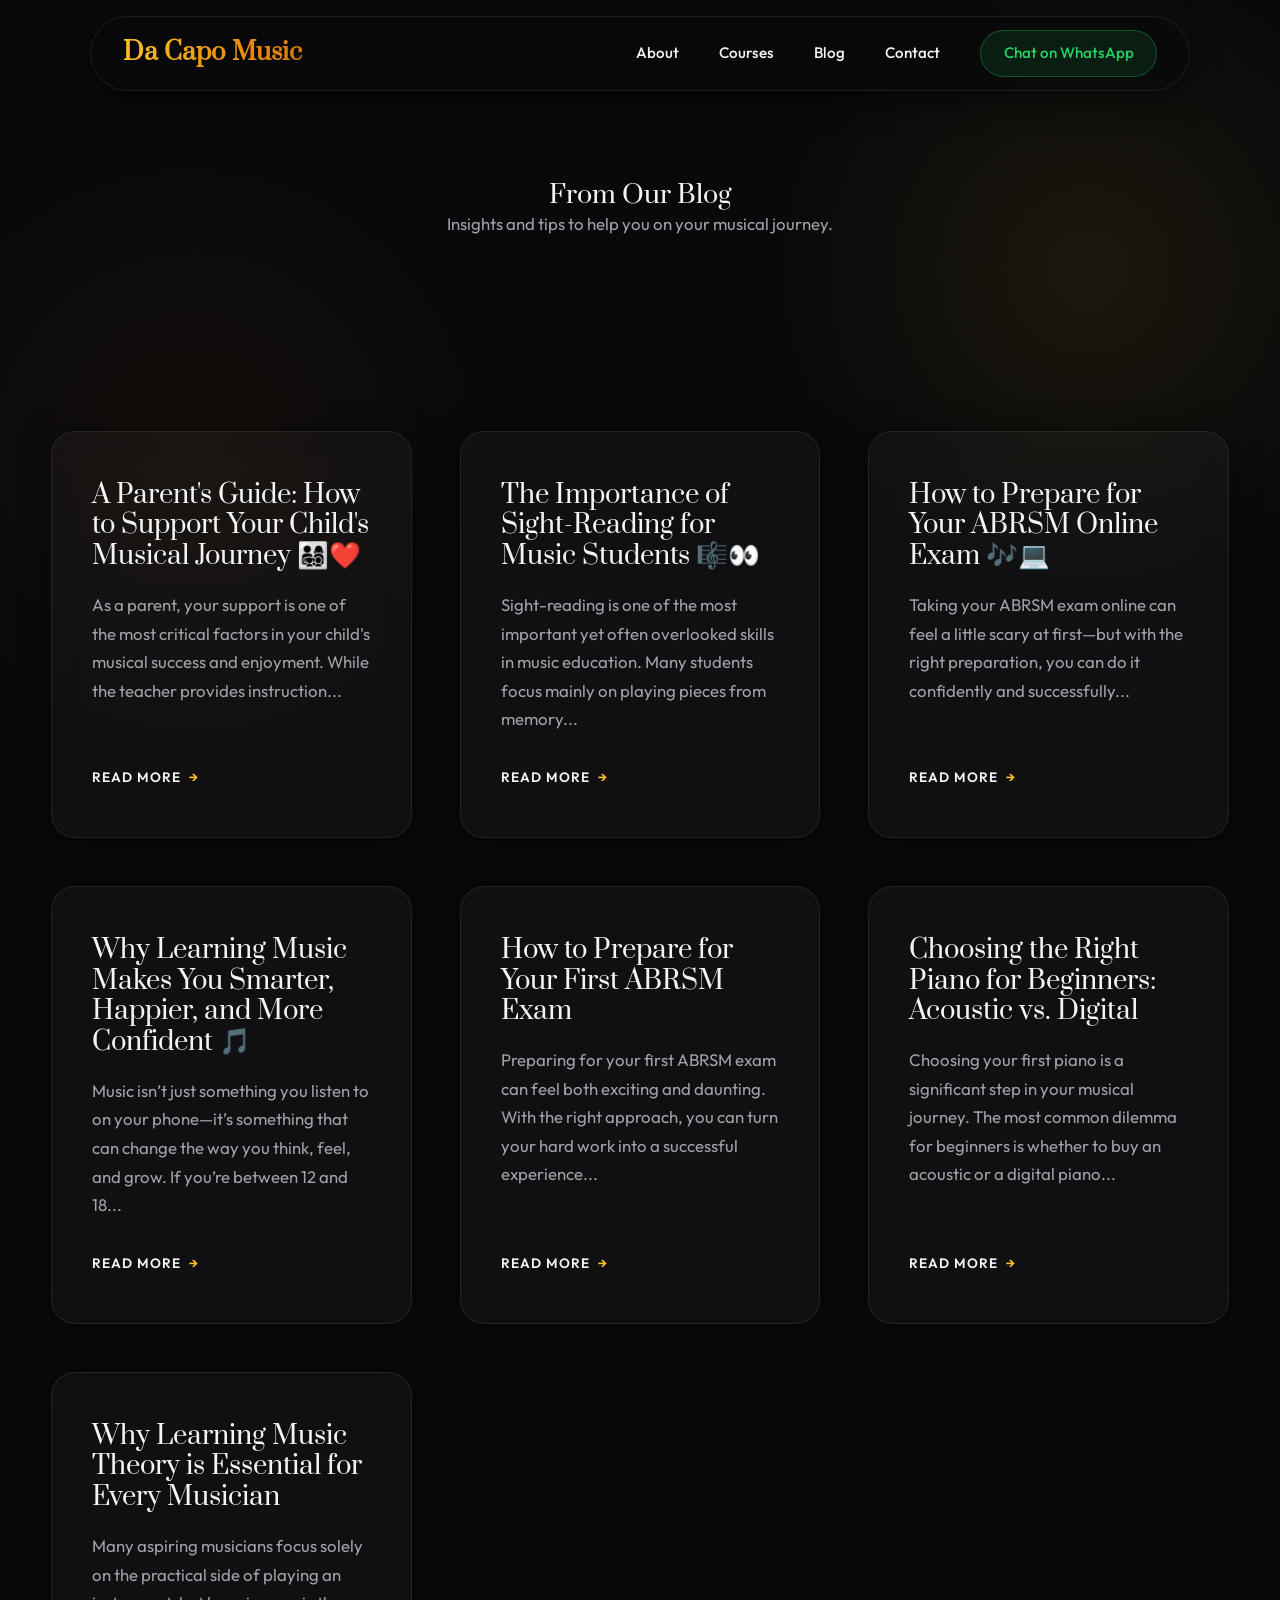
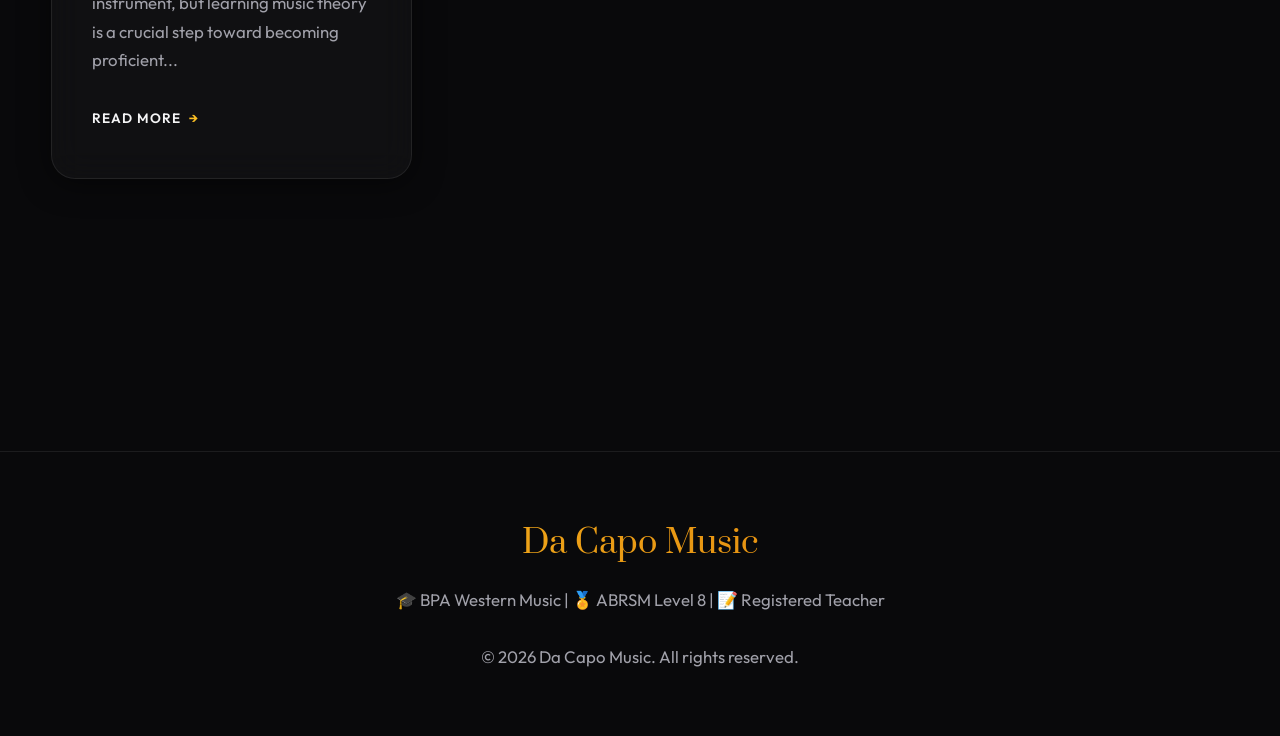
==== blog.html @ a6521afe "Add files via upload" ====
<!DOCTYPE html>
<html lang="en">
<head>
    <meta charset="UTF-8">
    <meta name="viewport" content="width=device-width, initial-scale=1.0">
    <meta name="description" content="Da Capo Music Blog - Insights and tips to help you on your musical journey.">
    <title>Blog | Da Capo Music</title>
    <!-- Fonts -->
    <link rel="preconnect" href="https://fonts.googleapis.com">
    <link rel="preconnect" href="https://fonts.gstatic.com" crossorigin>
    <link href="https://fonts.googleapis.com/css2?family=Inter:wght@400;600&family=Playfair+Display:wght@700;900&display=swap" rel="stylesheet">
    <!-- Styles -->
    <link rel="stylesheet" href="styles.css">
</head>
<body>

    <!-- Navigation -->
    <nav class="navbar">
        <div class="container">
            <div class="navbar-brand"><a href="index.html">Da Capo Music</a></div>
            <div class="nav-links">
                <a href="index.html#about">About</a>
                <a href="index.html#courses">Courses</a>
                <a href="blog.html" style="color: var(--gold);">Blog</a>
                <a href="index.html#contact">Contact</a>
                <a href="https://wa.me/94711113036" class="nav-whatsapp" target="_blank">Chat on WhatsApp</a>
            </div>
        </div>
    </nav>

    <!-- Blog Header -->
    <section class="blog-header reveal">
        <div class="container">
            <h1>From Our Blog</h1>
            <p>Insights and tips to help you on your musical journey.</p>
        </div>
    </section>

    <!-- Blog List -->
    <section class="section">
        <div class="container blog-list reveal">
            
            <!-- Post 1 -->
            <article class="blog-post glass">
                <h3>A Parent's Guide: How to Support Your Child's Musical Journey 👨‍👩‍👧‍👦❤️</h3>
                <p>As a parent, your support is one of the most critical factors in your child's musical success and enjoyment. While the teacher provides instruction...</p>
                <a href="post1.html" class="read-more">Read More</a>
            </article>

            <!-- Post 2 -->
            <article class="blog-post glass">
                <h3>The Importance of Sight-Reading for Music Students 🎼👀</h3>
                <p>Sight-reading is one of the most important yet often overlooked skills in music education. Many students focus mainly on playing pieces from memory...</p>
                <a href="post2.html" class="read-more">Read More</a>
            </article>

            <!-- Post 3 -->
            <article class="blog-post glass">
                <h3>How to Prepare for Your ABRSM Online Exam 🎶💻</h3>
                <p>Taking your ABRSM exam online can feel a little scary at first—but with the right preparation, you can do it confidently and successfully...</p>
                <a href="post3.html" class="read-more">Read More</a>
            </article>
            
            <!-- Post 4 -->
            <article class="blog-post glass">
                <h3>Why Learning Music Makes You Smarter, Happier, and More Confident 🎵</h3>
                <p>Music isn’t just something you listen to on your phone—it’s something that can change the way you think, feel, and grow. If you’re between 12 and 18...</p>
                <a href="post4.html" class="read-more">Read More</a>
            </article>
            
            <!-- Post 5 -->
            <article class="blog-post glass">
                <h3>How to Prepare for Your First ABRSM Exam</h3>
                <p>Preparing for your first ABRSM exam can feel both exciting and daunting. With the right approach, you can turn your hard work into a successful experience...</p>
                <a href="post5.html" class="read-more">Read More</a>
            </article>
            
            <!-- Post 6 -->
            <article class="blog-post glass">
                <h3>Choosing the Right Piano for Beginners: Acoustic vs. Digital</h3>
                <p>Choosing your first piano is a significant step in your musical journey. The most common dilemma for beginners is whether to buy an acoustic or a digital piano...</p>
                <a href="post6.html" class="read-more">Read More</a>
            </article>
            
            <!-- Post 7 -->
            <article class="blog-post glass">
                <h3>Why Learning Music Theory is Essential for Every Musician</h3>
                <p>Many aspiring musicians focus solely on the practical side of playing an instrument, but learning music theory is a crucial step toward becoming proficient...</p>
                <a href="post7.html" class="read-more">Read More</a>
            </article>
            
        </div>
    </section>

    <!-- Footer -->
    <footer class="footer">
        <div class="container">
            <div class="footer-logo">Da Capo Music</div>
            <p>🎓 BPA Western Music | 🏅 ABRSM Level 8 | 📝 Registered Teacher</p>
            <br>
            <p>&copy; 2026 Da Capo Music. All rights reserved.</p>
        </div>
    </footer>

    <script src="script.js"></script>
</body>
</html>
---- styles.css ----
@import url('https://fonts.googleapis.com/css2?family=Outfit:wght@300;400;500;700;800&family=Prata&display=swap');

:root {
  /* Cinematic Glassmorphism Theme */
  --bg-deep: #09090b;
  --bg-surface: #18181b;
  --glass-bg: rgba(255, 255, 255, 0.03);
  --glass-border: rgba(255, 255, 255, 0.08);
  --glass-highlight: rgba(255, 255, 255, 0.15);
  
  --accent-gold: #fbbf24;
  --accent-amber: #d97706;
  --accent-glow: rgba(251, 191, 36, 0.2);
  
  --text-main: #f4f4f5;
  --text-muted: #a1a1aa;
  
  --font-heading: 'Prata', serif;
  --font-body: 'Outfit', sans-serif;
  
  --radius-lg: 24px;
  --radius-md: 16px;
  --radius-sm: 8px;
}

* {
  box-sizing: border-box;
  margin: 0;
  padding: 0;
}

html {
  scroll-behavior: smooth;
}

body {
  font-family: var(--font-body);
  color: var(--text-main);
  background-color: var(--bg-deep);
  background-image: 
    radial-gradient(circle at 15% 50%, rgba(217, 119, 6, 0.05), transparent 25%),
    radial-gradient(circle at 85% 30%, rgba(251, 191, 36, 0.08), transparent 25%);
  background-attachment: fixed;
  line-height: 1.7;
  font-size: 1.05rem;
  overflow-x: hidden;
  -webkit-font-smoothing: antialiased;
}

/* Typography Arrays */
h1, h2, h3, h4, h5, h6 {
  font-family: var(--font-heading);
  font-weight: 400;
  color: var(--text-main);
  line-height: 1.2;
}

h2 {
  font-size: 2.5rem;
  margin-bottom: 1.5rem;
  background: linear-gradient(to right, #fff, #a1a1aa);
  -webkit-background-clip: text;
  background-clip: text;
  -webkit-text-fill-color: transparent;
}

p {
  color: var(--text-muted);
}

a {
  text-decoration: none;
  color: inherit;
  transition: all 0.3s ease;
}

/* Utilities */
.container {
  width: 92%;
  max-width: 1200px;
  margin: 0 auto;
}

.section {
  padding: 8rem 0;
  position: relative;
}

/* Base Glassmorphism Class */
.glass {
  background: var(--glass-bg);
  backdrop-filter: blur(16px);
  -webkit-backdrop-filter: blur(16px);
  border: 1px solid var(--glass-border);
  border-radius: var(--radius-lg);
  box-shadow: 0 4px 30px rgba(0, 0, 0, 0.5);
}

/* Buttons */
.btn {
  display: inline-flex;
  align-items: center;
  justify-content: center;
  padding: 1rem 2.2rem;
  font-family: var(--font-body);
  font-size: 1rem;
  font-weight: 500;
  letter-spacing: 0.5px;
  border-radius: 50px;
  cursor: pointer;
  transition: all 0.4s cubic-bezier(0.175, 0.885, 0.32, 1.275);
  border: none;
  position: relative;
  overflow: hidden;
}

.btn-gold {
  background: linear-gradient(135deg, var(--accent-gold), var(--accent-amber));
  color: #000;
  box-shadow: 0 4px 15px var(--accent-glow);
}

.btn-gold:hover {
  transform: translateY(-3px) scale(1.02);
  box-shadow: 0 8px 25px rgba(251, 191, 36, 0.4);
}

.btn-outline {
  background: transparent;
  backdrop-filter: blur(10px);
  border: 1px solid var(--accent-gold);
  color: var(--accent-gold);
}

.btn-outline:hover {
  background: var(--accent-gold);
  color: #000;
  transform: translateY(-3px);
}

/* Navigation */
.navbar {
  position: fixed;
  top: 1rem;
  left: 50%;
  transform: translateX(-50%);
  width: 90%;
  max-width: 1100px;
  background: rgba(9, 9, 11, 0.7);
  backdrop-filter: blur(20px);
  border: 1px solid var(--glass-border);
  border-radius: 50px;
  z-index: 1000;
  padding: 0.8rem 2rem;
  box-shadow: 0 10px 30px rgba(0, 0, 0, 0.5);
  transition: all 0.3s ease;
}

.navbar .container {
  display: flex;
  justify-content: space-between;
  align-items: center;
  width: 100%;
}

.navbar-brand {
  font-family: var(--font-heading);
  font-size: 1.5rem;
  font-weight: 700;
  background: linear-gradient(to right, var(--accent-gold), var(--accent-amber));
  -webkit-background-clip: text;
  background-clip: text;
  -webkit-text-fill-color: transparent;
}

.nav-links {
  display: flex;
  gap: 2.5rem;
  align-items: center;
}

.nav-links a {
  font-size: 0.95rem;
  font-weight: 500;
  position: relative;
}

.nav-links a:not(.nav-whatsapp)::after {
  content: '';
  position: absolute;
  width: 0;
  height: 2px;
  bottom: -4px;
  left: 0;
  background-color: var(--accent-gold);
  transition: width 0.3s ease;
}

.nav-links a:hover:not(.nav-whatsapp)::after {
  width: 100%;
}

.nav-whatsapp {
  background: rgba(37, 211, 102, 0.1);
  color: #25D366;
  border: 1px solid rgba(37, 211, 102, 0.3);
  padding: 0.6rem 1.4rem;
  border-radius: 50px;
  backdrop-filter: blur(5px);
}

.nav-whatsapp:hover {
  background: rgba(37, 211, 102, 0.2);
  transform: translateY(-2px);
}

/* Hero Section */
.hero {
  min-height: 100vh;
  display: flex;
  align-items: center;
  justify-content: center;
  position: relative;
  padding-top: 80px;
}

/* The cinematic fade */
.hero::before {
  content: '';
  position: absolute;
  top: 0; left: 0; right: 0; bottom: 0;
  background: 
    linear-gradient(to bottom, rgba(9, 9, 11, 0.3) 0%, rgba(9, 9, 11, 1) 100%),
    url('assets/hero_piano.png') center/cover;
  z-index: -1;
  opacity: 0.5; /* Dim the image heavily so text pops */
  filter: saturate(1.2) contrast(1.1);
}

.hero-content {
  text-align: center;
  max-width: 800px;
  padding: 4rem;
}

.hero h1 {
  font-size: 5.5rem;
  margin-bottom: 1.5rem;
  animation: fadeInDown 1s ease-out;
  text-shadow: 0 10px 30px rgba(0,0,0,0.8);
}

.hero p {
  color: #e4e4e7;
  font-size: 1.3rem;
  margin-bottom: 3rem;
  animation: fadeInUp 1s ease-out 0.4s both;
  font-weight: 300;
  letter-spacing: 1px;
}

.hero-btns {
  display: flex;
  gap: 1.5rem;
  justify-content: center;
  animation: fadeInUp 1s ease-out 0.8s both;
}

/* About Section */
.about-grid {
  display: grid;
  grid-template-columns: 1fr 1fr;
  gap: 6rem;
  align-items: center;
}

.about-img-wrapper {
  position: relative;
  border-radius: var(--radius-lg);
  padding: 1rem;
}

.about-img-wrapper::before {
  content: '';
  position: absolute;
  top: 0; left: 0; right: 0; bottom: 0;
  border-radius: var(--radius-lg);
  background: linear-gradient(135deg, var(--accent-gold), transparent);
  opacity: 0.3;
  z-index: -1;
  transform: translate(-15px, 15px);
}

.about-img {
  width: 100%;
  border-radius: var(--radius-lg);
  box-shadow: 0 20px 50px rgba(0,0,0,0.5);
  display: block;
}

.qualifications {
  margin-top: 3rem;
  padding: 2.5rem;
}

.qual-item {
  display: flex;
  align-items: flex-start;
  margin-bottom: 1.5rem;
}

.qual-item i {
  color: var(--accent-gold);
  margin-right: 1.5rem;
  font-size: 1.2rem;
}
.qual-item strong {
  color: var(--text-main);
  display: block;
  font-size: 1.1rem;
  margin-bottom: 0.2rem;
}

/* Courses Section */
.bg-ebony {
  background: transparent; /* Remove old flat background */
}

.courses-grid {
  display: grid;
  grid-template-columns: repeat(auto-fit, minmax(320px, 1fr));
  gap: 2.5rem;
  margin-top: 4rem;
}

.course-card {
  padding: 3rem 2.5rem;
  transition: all 0.4s ease;
  position: relative;
  overflow: hidden;
}

/* Shiny hover effect */
.course-card::after {
  content: '';
  position: absolute;
  top: 0; left: -100%; width: 50%; height: 100%;
  background: linear-gradient(to right, transparent, rgba(255,255,255,0.05), transparent);
  transform: skewX(-20deg);
  transition: 0.5s;
}

.course-card:hover::after {
  left: 150%;
}

.course-card:hover {
  transform: translateY(-10px);
  background: rgba(255, 255, 255, 0.05);
  border-color: var(--glass-highlight);
  box-shadow: 0 10px 40px rgba(251, 191, 36, 0.1);
}

.course-card h3 {
  color: var(--accent-gold);
  font-size: 1.8rem;
  margin-bottom: 1.5rem;
}

.course-card ul {
  list-style: none;
  margin-top: 2rem;
}

.course-card ul li {
  margin-bottom: 1rem;
  position: relative;
  padding-left: 2rem;
  color: var(--text-muted);
}

.course-card ul li::before {
  content: '✦';
  position: absolute;
  left: 0;
  color: var(--accent-gold);
  font-size: 0.9rem;
}

/* Contact Section */
.contact-wrapper {
  display: grid;
  grid-template-columns: 1fr 1.2fr;
  gap: 4rem;
}

.contact-info {
  padding: 4rem;
  background: linear-gradient(135deg, rgba(255,255,255,0.05), transparent);
}

.contact-info h2 {
  font-size: 2.2rem;
  margin-bottom: 1rem;
}

.contact-info h3 {
  color: var(--accent-gold);
  margin-top: 3rem;
  margin-bottom: 1.5rem;
}

.contact-info p {
  margin-bottom: 0.8rem;
}

.contact-form {
  display: flex;
  flex-direction: column;
  gap: 1.5rem;
  padding: 4rem;
}

.contact-form input,
.contact-form select,
.contact-form textarea {
  width: 100%;
  padding: 1.2rem;
  background: rgba(0, 0, 0, 0.2);
  border: 1px solid var(--glass-border);
  border-radius: var(--radius-sm);
  font-family: inherit;
  color: var(--text-main);
  transition: all 0.3s ease;
}

.contact-form input:focus,
.contact-form select:focus,
.contact-form textarea:focus {
  outline: none;
  border-color: var(--accent-gold);
  background: rgba(0, 0, 0, 0.4);
}

.contact-form label {
  font-weight: 500;
  margin-bottom: -0.5rem;
  color: var(--text-muted);
}

.contact-form textarea {
  resize: vertical;
  height: 150px;
}

/* Blog Styles */
.blog-header {
  padding-top: 180px;
  padding-bottom: 4rem;
  text-align: center;
}

.blog-list {
  display: grid;
  grid-template-columns: repeat(auto-fit, minmax(320px, 1fr));
  gap: 3rem;
  margin-bottom: 5rem;
}

.blog-post {
  padding: 3rem 2.5rem;
  transition: all 0.4s ease;
  display: flex;
  flex-direction: column;
}

.blog-post:hover {
  transform: translateY(-8px);
  border-color: var(--accent-gold);
  box-shadow: 0 10px 40px rgba(251, 191, 36, 0.05);
}

.blog-post h3 {
  font-size: 1.6rem;
  margin-bottom: 1.2rem;
}

.blog-post p {
  flex-grow: 1;
  margin-bottom: 2rem;
}

.read-more {
  align-self: flex-start;
  color: var(--text-main);
  font-weight: 600;
  text-transform: uppercase;
  letter-spacing: 1px;
  font-size: 0.85rem;
  display: inline-flex;
  align-items: center;
  gap: 0.5rem;
}

.read-more::after {
  content: '→';
  transition: transform 0.3s ease;
  color: var(--accent-gold);
}

.read-more:hover::after {
  transform: translateX(5px);
}

/* Footer */
.footer {
  padding: 4rem 0;
  text-align: center;
  border-top: 1px solid var(--glass-border);
  margin-top: 4rem;
}

.footer-logo {
  font-family: var(--font-heading);
  background: linear-gradient(to right, var(--accent-gold), var(--accent-amber));
  -webkit-background-clip: text;
  background-clip: text;
  -webkit-text-fill-color: transparent;
  font-size: 2rem;
  margin-bottom: 1rem;
}

/* Animations */
@keyframes fadeInDown {
  from { opacity: 0; transform: translateY(-30px); }
  to { opacity: 1; transform: translateY(0); }
}

@keyframes fadeInUp {
  from { opacity: 0; transform: translateY(30px); }
  to { opacity: 1; transform: translateY(0); }
}

.reveal {
  opacity: 0;
  transform: translateY(40px);
  transition: all 1s cubic-bezier(0.165, 0.84, 0.44, 1);
}

.reveal.active {
  opacity: 1;
  transform: translateY(0);
}

/* Responsive */
@media (max-width: 992px) {
  .hero h1 { font-size: 4rem; }
  .about-grid, .contact-wrapper { grid-template-columns: 1fr; gap: 4rem; }
}

@media (max-width: 768px) {
  .navbar .nav-links { display: none; }
  .hero h1 { font-size: 3rem; }
  .section { padding: 5rem 0; }
  .contact-info, .contact-form { padding: 2.5rem; }
}
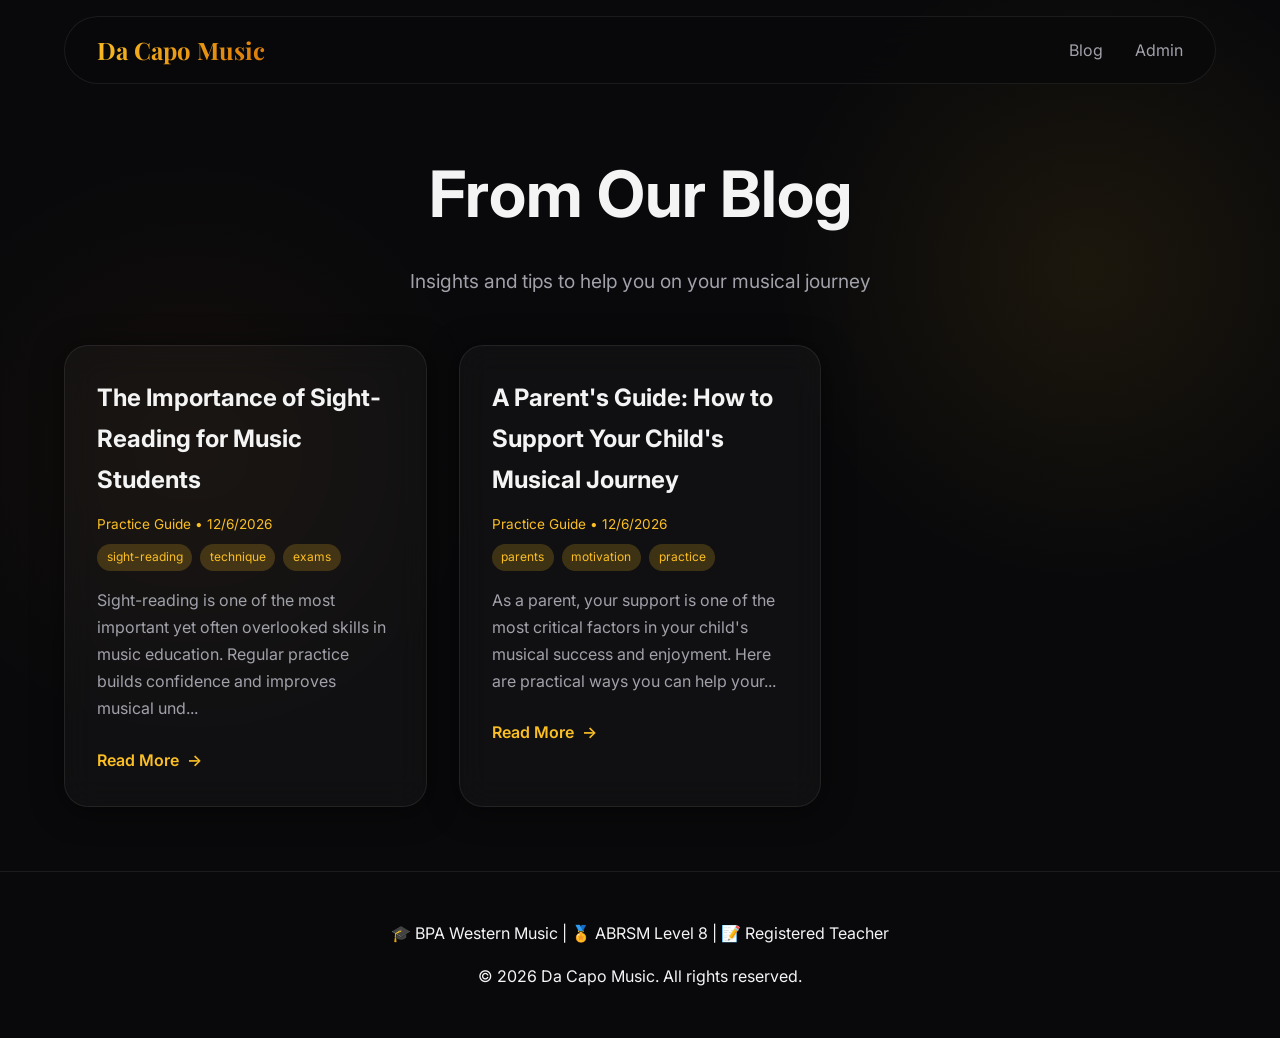
==== commit cd1a5dad: "Add files via upload" ====
--- a/blog.html
+++ b/blog.html
@@ -3,105 +3,887 @@
 <head>
     <meta charset="UTF-8">
     <meta name="viewport" content="width=device-width, initial-scale=1.0">
-    <meta name="description" content="Da Capo Music Blog - Insights and tips to help you on your musical journey.">
-    <title>Blog | Da Capo Music</title>
-    <!-- Fonts -->
-    <link rel="preconnect" href="https://fonts.googleapis.com">
-    <link rel="preconnect" href="https://fonts.gstatic.com" crossorigin>
-    <link href="https://fonts.googleapis.com/css2?family=Inter:wght@400;600&family=Playfair+Display:wght@700;900&display=swap" rel="stylesheet">
-    <!-- Styles -->
-    <link rel="stylesheet" href="styles.css">
+    <title>Da Capo Music | Blog Management System</title>
+    <!-- Google Fonts -->
+    <link href="https://fonts.googleapis.com/css2?family=Inter:wght@300;400;500;600;700;800&family=Playfair+Display:wght@700;900&display=swap" rel="stylesheet">
+    <!-- Quill Rich Text Editor -->
+    <link href="https://cdn.quilljs.com/1.3.6/quill.snow.css" rel="stylesheet">
+    <script src="https://cdn.quilljs.com/1.3.6/quill.js"></script>
+    <style>
+        * {
+            margin: 0;
+            padding: 0;
+            box-sizing: border-box;
+        }
+
+        :root {
+            --bg-deep: #09090b;
+            --bg-surface: #18181b;
+            --glass-bg: rgba(255, 255, 255, 0.03);
+            --glass-border: rgba(255, 255, 255, 0.08);
+            --glass-highlight: rgba(255, 255, 255, 0.15);
+            --accent-gold: #fbbf24;
+            --accent-amber: #d97706;
+            --accent-glow: rgba(251, 191, 36, 0.2);
+            --text-main: #f4f4f5;
+            --text-muted: #a1a1aa;
+            --font-heading: 'Playfair Display', serif;
+            --font-body: 'Inter', sans-serif;
+            --radius-lg: 24px;
+            --radius-md: 16px;
+            --radius-sm: 8px;
+        }
+
+        body {
+            font-family: var(--font-body);
+            color: var(--text-main);
+            background-color: var(--bg-deep);
+            background-image: radial-gradient(circle at 15% 50%, rgba(217, 119, 6, 0.05), transparent 25%),
+                              radial-gradient(circle at 85% 30%, rgba(251, 191, 36, 0.08), transparent 25%);
+            background-attachment: fixed;
+            line-height: 1.7;
+            overflow-x: hidden;
+        }
+
+        /* Navigation */
+        .navbar {
+            position: fixed;
+            top: 1rem;
+            left: 50%;
+            transform: translateX(-50%);
+            width: 90%;
+            max-width: 1200px;
+            background: rgba(9, 9, 11, 0.8);
+            backdrop-filter: blur(20px);
+            border: 1px solid var(--glass-border);
+            border-radius: 50px;
+            z-index: 1000;
+            padding: 0.8rem 2rem;
+            display: flex;
+            justify-content: space-between;
+            align-items: center;
+        }
+
+        .navbar-brand {
+            font-family: var(--font-heading);
+            font-size: 1.5rem;
+            font-weight: 700;
+            background: linear-gradient(135deg, var(--accent-gold), var(--accent-amber));
+            -webkit-background-clip: text;
+            background-clip: text;
+            -webkit-text-fill-color: transparent;
+        }
+
+        .nav-links {
+            display: flex;
+            gap: 2rem;
+            align-items: center;
+        }
+
+        .nav-links a {
+            text-decoration: none;
+            color: var(--text-muted);
+            transition: color 0.3s;
+        }
+
+        .nav-links a:hover {
+            color: var(--accent-gold);
+        }
+
+        .container {
+            width: 90%;
+            max-width: 1200px;
+            margin: 0 auto;
+        }
+
+        /* Glassmorphism */
+        .glass {
+            background: var(--glass-bg);
+            backdrop-filter: blur(16px);
+            border: 1px solid var(--glass-border);
+            border-radius: var(--radius-lg);
+            box-shadow: 0 4px 30px rgba(0, 0, 0, 0.5);
+        }
+
+        /* Buttons */
+        .btn {
+            display: inline-flex;
+            align-items: center;
+            justify-content: center;
+            padding: 0.75rem 1.8rem;
+            font-family: var(--font-body);
+            font-size: 0.95rem;
+            font-weight: 600;
+            border-radius: 50px;
+            cursor: pointer;
+            transition: all 0.3s ease;
+            border: none;
+        }
+
+        .btn-gold {
+            background: linear-gradient(135deg, var(--accent-gold), var(--accent-amber));
+            color: #000;
+        }
+
+        .btn-gold:hover {
+            transform: translateY(-2px);
+            box-shadow: 0 5px 20px rgba(251, 191, 36, 0.4);
+        }
+
+        .btn-outline {
+            background: transparent;
+            border: 1px solid var(--accent-gold);
+            color: var(--accent-gold);
+        }
+
+        .btn-outline:hover {
+            background: var(--accent-gold);
+            color: #000;
+        }
+
+        .btn-small {
+            padding: 0.4rem 1rem;
+            font-size: 0.85rem;
+            border-radius: 8px;
+            border: none;
+            cursor: pointer;
+            margin: 0.2rem;
+        }
+
+        .btn-edit { background: #3b82f6; color: white; }
+        .btn-delete { background: #ef4444; color: white; }
+        .btn-preview { background: #8b5cf6; color: white; }
+
+        /* Blog Styles */
+        .blog-header {
+            padding-top: 140px;
+            padding-bottom: 3rem;
+            text-align: center;
+        }
+
+        .blog-list {
+            display: grid;
+            grid-template-columns: repeat(auto-fill, minmax(340px, 1fr));
+            gap: 2rem;
+            margin-bottom: 4rem;
+        }
+
+        .blog-post {
+            padding: 2rem;
+            transition: all 0.3s ease;
+            cursor: pointer;
+        }
+
+        .blog-post:hover {
+            transform: translateY(-5px);
+            border-color: var(--accent-gold);
+        }
+
+        .blog-post h3 {
+            font-size: 1.5rem;
+            margin-bottom: 0.75rem;
+            color: var(--text-main);
+        }
+
+        .blog-post .meta {
+            color: var(--accent-gold);
+            font-size: 0.85rem;
+            margin-bottom: 1rem;
+        }
+
+        .blog-post p {
+            color: var(--text-muted);
+            margin-bottom: 1.5rem;
+        }
+
+        .read-more {
+            color: var(--accent-gold);
+            text-decoration: none;
+            font-weight: 600;
+        }
+
+        .read-more::after {
+            content: '→';
+            margin-left: 0.5rem;
+            transition: transform 0.3s;
+        }
+
+        .read-more:hover::after {
+            transform: translateX(5px);
+        }
+
+        /* Admin Panel */
+        .admin-panel {
+            padding-top: 100px;
+            min-height: 100vh;
+        }
+
+        .admin-header {
+            display: flex;
+            justify-content: space-between;
+            align-items: center;
+            margin-bottom: 2rem;
+            flex-wrap: wrap;
+            gap: 1rem;
+        }
+
+        .blog-table {
+            width: 100%;
+            border-collapse: collapse;
+        }
+
+        .blog-table th,
+        .blog-table td {
+            padding: 1rem;
+            text-align: left;
+            border-bottom: 1px solid var(--glass-border);
+        }
+
+        .blog-table th {
+            color: var(--accent-gold);
+            font-weight: 600;
+        }
+
+        /* Form Styles */
+        .form-container {
+            max-width: 900px;
+            margin: 0 auto;
+            padding: 2.5rem;
+        }
+
+        .form-group {
+            margin-bottom: 1.5rem;
+        }
+
+        .form-group label {
+            display: block;
+            margin-bottom: 0.5rem;
+            color: var(--text-muted);
+            font-weight: 500;
+        }
+
+        .form-group input,
+        .form-group select,
+        .form-group textarea {
+            width: 100%;
+            padding: 0.8rem 1rem;
+            background: rgba(0, 0, 0, 0.3);
+            border: 1px solid var(--glass-border);
+            border-radius: var(--radius-sm);
+            color: var(--text-main);
+            font-family: var(--font-body);
+        }
+
+        .form-group input:focus,
+        .form-group select:focus,
+        .form-group textarea:focus {
+            outline: none;
+            border-color: var(--accent-gold);
+        }
+
+        .ql-container {
+            min-height: 350px;
+            background: rgba(0, 0, 0, 0.2);
+        }
+
+        .ql-editor {
+            color: var(--text-main);
+        }
+
+        .login-container {
+            max-width: 400px;
+            margin: 120px auto;
+            padding: 2.5rem;
+            text-align: center;
+        }
+
+        .login-container input {
+            margin-bottom: 1rem;
+        }
+
+        .error-message {
+            color: #ef4444;
+            margin-top: 0.5rem;
+            font-size: 0.9rem;
+        }
+
+        .success-message {
+            color: #10b981;
+            margin-top: 0.5rem;
+        }
+
+        .image-preview {
+            max-width: 100%;
+            max-height: 200px;
+            margin-top: 0.5rem;
+            border-radius: 8px;
+        }
+
+        .tag {
+            display: inline-block;
+            background: rgba(251, 191, 36, 0.2);
+            padding: 0.2rem 0.6rem;
+            border-radius: 20px;
+            font-size: 0.75rem;
+            color: var(--accent-gold);
+            margin-right: 0.5rem;
+        }
+
+        @media (max-width: 768px) {
+            .navbar .nav-links {
+                display: none;
+            }
+            .blog-list {
+                grid-template-columns: 1fr;
+            }
+            .admin-header {
+                flex-direction: column;
+                align-items: stretch;
+            }
+            .blog-table {
+                font-size: 0.85rem;
+            }
+            .form-container {
+                padding: 1.5rem;
+            }
+        }
+
+        footer {
+            text-align: center;
+            padding: 3rem 0;
+            border-top: 1px solid var(--glass-border);
+            margin-top: 3rem;
+        }
+    </style>
 </head>
 <body>
-
-    <!-- Navigation -->
-    <nav class="navbar">
-        <div class="container">
-            <div class="navbar-brand"><a href="index.html">Da Capo Music</a></div>
+    <!-- Public Blog View -->
+    <div id="public-view">
+        <nav class="navbar">
+            <div class="navbar-brand">Da Capo Music</div>
             <div class="nav-links">
-                <a href="index.html#about">About</a>
-                <a href="index.html#courses">Courses</a>
-                <a href="blog.html" style="color: var(--gold);">Blog</a>
-                <a href="index.html#contact">Contact</a>
-                <a href="https://wa.me/94711113036" class="nav-whatsapp" target="_blank">Chat on WhatsApp</a>
+                <a href="#" onclick="showPublicView(); return false;">Blog</a>
+                <a href="#" onclick="showAdminLogin(); return false;">Admin</a>
+            </div>
+        </nav>
+
+        <div class="blog-header">
+            <div class="container">
+                <h1 style="font-size: 4rem; margin-bottom: 1rem;">From Our Blog</h1>
+                <p style="color: var(--text-muted); font-size: 1.2rem;">Insights and tips to help you on your musical journey</p>
             </div>
         </div>
-    </nav>
-
-    <!-- Blog Header -->
-    <section class="blog-header reveal">
-        <div class="container">
-            <h1>From Our Blog</h1>
-            <p>Insights and tips to help you on your musical journey.</p>
+
+        <section class="container">
+            <div id="public-blog-list" class="blog-list"></div>
+        </section>
+
+        <div id="blog-detail" style="display: none;" class="container">
+            <div class="glass" style="padding: 3rem; max-width: 900px; margin: 0 auto;">
+                <button onclick="closeBlogDetail()" class="btn-outline" style="margin-bottom: 2rem;">← Back to all posts</button>
+                <div id="blog-detail-content"></div>
+            </div>
         </div>
-    </section>
-
-    <!-- Blog List -->
-    <section class="section">
-        <div class="container blog-list reveal">
-            
-            <!-- Post 1 -->
-            <article class="blog-post glass">
-                <h3>A Parent's Guide: How to Support Your Child's Musical Journey 👨‍👩‍👧‍👦❤️</h3>
-                <p>As a parent, your support is one of the most critical factors in your child's musical success and enjoyment. While the teacher provides instruction...</p>
-                <a href="post1.html" class="read-more">Read More</a>
-            </article>
-
-            <!-- Post 2 -->
-            <article class="blog-post glass">
-                <h3>The Importance of Sight-Reading for Music Students 🎼👀</h3>
-                <p>Sight-reading is one of the most important yet often overlooked skills in music education. Many students focus mainly on playing pieces from memory...</p>
-                <a href="post2.html" class="read-more">Read More</a>
-            </article>
-
-            <!-- Post 3 -->
-            <article class="blog-post glass">
-                <h3>How to Prepare for Your ABRSM Online Exam 🎶💻</h3>
-                <p>Taking your ABRSM exam online can feel a little scary at first—but with the right preparation, you can do it confidently and successfully...</p>
-                <a href="post3.html" class="read-more">Read More</a>
-            </article>
-            
-            <!-- Post 4 -->
-            <article class="blog-post glass">
-                <h3>Why Learning Music Makes You Smarter, Happier, and More Confident 🎵</h3>
-                <p>Music isn’t just something you listen to on your phone—it’s something that can change the way you think, feel, and grow. If you’re between 12 and 18...</p>
-                <a href="post4.html" class="read-more">Read More</a>
-            </article>
-            
-            <!-- Post 5 -->
-            <article class="blog-post glass">
-                <h3>How to Prepare for Your First ABRSM Exam</h3>
-                <p>Preparing for your first ABRSM exam can feel both exciting and daunting. With the right approach, you can turn your hard work into a successful experience...</p>
-                <a href="post5.html" class="read-more">Read More</a>
-            </article>
-            
-            <!-- Post 6 -->
-            <article class="blog-post glass">
-                <h3>Choosing the Right Piano for Beginners: Acoustic vs. Digital</h3>
-                <p>Choosing your first piano is a significant step in your musical journey. The most common dilemma for beginners is whether to buy an acoustic or a digital piano...</p>
-                <a href="post6.html" class="read-more">Read More</a>
-            </article>
-            
-            <!-- Post 7 -->
-            <article class="blog-post glass">
-                <h3>Why Learning Music Theory is Essential for Every Musician</h3>
-                <p>Many aspiring musicians focus solely on the practical side of playing an instrument, but learning music theory is a crucial step toward becoming proficient...</p>
-                <a href="post7.html" class="read-more">Read More</a>
-            </article>
-            
+
+        <footer>
+            <div class="container">
+                <p>🎓 BPA Western Music | 🏅 ABRSM Level 8 | 📝 Registered Teacher</p>
+                <p style="margin-top: 1rem;">&copy; 2026 Da Capo Music. All rights reserved.</p>
+            </div>
+        </footer>
+    </div>
+
+    <!-- Admin Login View -->
+    <div id="admin-login" style="display: none;">
+        <nav class="navbar">
+            <div class="navbar-brand">Da Capo Music Admin</div>
+            <div class="nav-links">
+                <a href="#" onclick="showPublicView(); return false;">← Back to Site</a>
+            </div>
+        </nav>
+        <div class="login-container glass">
+            <h2 style="margin-bottom: 1rem;">Admin Login</h2>
+            <p style="color: var(--text-muted); margin-bottom: 1.5rem;">Authorized access only</p>
+            <input type="email" id="admin-email" placeholder="Email" value="ssvjaya@gmail.com">
+            <input type="password" id="admin-password" placeholder="Password">
+            <button class="btn btn-gold" onclick="handleAdminLogin()">Login</button>
+            <div id="login-error" class="error-message"></div>
         </div>
-    </section>
-
-    <!-- Footer -->
-    <footer class="footer">
-        <div class="container">
-            <div class="footer-logo">Da Capo Music</div>
-            <p>🎓 BPA Western Music | 🏅 ABRSM Level 8 | 📝 Registered Teacher</p>
-            <br>
-            <p>&copy; 2026 Da Capo Music. All rights reserved.</p>
+    </div>
+
+    <!-- Admin Dashboard View -->
+    <div id="admin-dashboard" style="display: none;">
+        <nav class="navbar">
+            <div class="navbar-brand">Da Capo Music Admin</div>
+            <div class="nav-links">
+                <a href="#" onclick="showBlogList()">All Posts</a>
+                <a href="#" onclick="showCreatePostForm()">+ New Post</a>
+                <a href="#" onclick="handleAdminLogout()">Logout</a>
+            </div>
+        </nav>
+
+        <div class="container admin-panel">
+            <!-- Blog List View -->
+            <div id="admin-blog-list">
+                <div class="admin-header">
+                    <h2>Manage Blog Posts</h2>
+                    <button class="btn btn-gold" onclick="showCreatePostForm()">+ Create New Post</button>
+                </div>
+                <div class="glass" style="overflow-x: auto; padding: 1rem;">
+                    <table class="blog-table">
+                        <thead>
+                            <tr><th>Title</th><th>Category</th><th>Status</th><th>Date</th><th>Actions</th></tr>
+                        </thead>
+                        <tbody id="admin-blogs-tbody"></tbody>
+                    </table>
+                </div>
+            </div>
+
+            <!-- Create/Edit Post Form -->
+            <div id="post-form" style="display: none;">
+                <div class="glass form-container">
+                    <h2 id="form-title">Create New Post</h2>
+                    
+                    <div class="form-group">
+                        <label>Blog Title *</label>
+                        <input type="text" id="post-title" placeholder="Enter blog title">
+                    </div>
+
+                    <div class="form-group">
+                        <label>Slug * (URL-friendly, e.g., my-first-blog-post)</label>
+                        <input type="text" id="post-slug" placeholder="my-first-blog-post">
+                    </div>
+
+                    <div class="form-group">
+                        <label>Category</label>
+                        <select id="post-category">
+                            <option value="Piano Tips">Piano Tips</option>
+                            <option value="Exam Preparation">Exam Preparation</option>
+                            <option value="Music Theory">Music Theory</option>
+                            <option value="Practice Guide">Practice Guide</option>
+                            <option value="Student Stories">Student Stories</option>
+                            <option value="General">General</option>
+                        </select>
+                    </div>
+
+                    <div class="form-group">
+                        <label>Featured Image URL</label>
+                        <input type="text" id="post-image" placeholder="https://example.com/image.jpg">
+                        <small style="color: var(--text-muted);">Enter a direct image URL</small>
+                    </div>
+
+                    <div class="form-group">
+                        <label>Tags (comma separated)</label>
+                        <input type="text" id="post-tags" placeholder="piano, music theory, abrsm">
+                    </div>
+
+                    <div class="form-group">
+                        <label>Content *</label>
+                        <div id="editor" style="height: 400px;"></div>
+                    </div>
+
+                    <div class="form-group">
+                        <label style="display: flex; align-items: center; gap: 0.5rem;">
+                            <input type="checkbox" id="post-published" checked> Publish immediately
+                        </label>
+                    </div>
+
+                    <div style="display: flex; gap: 1rem; margin-top: 1.5rem;">
+                        <button class="btn btn-gold" onclick="saveBlogPost()">Save Post</button>
+                        <button class="btn-outline" onclick="showBlogList()">Cancel</button>
+                    </div>
+                </div>
+            </div>
         </div>
-    </footer>
-
-    <script src="script.js"></script>
+    </div>
+
+    <script>
+        // Storage keys
+        const STORAGE_KEY = 'dacapo_blogs';
+        const ADMIN_EMAIL = 'ssvjaya@gmail.com';
+        const ADMIN_PASSWORD = 'admin123';
+
+        let quillEditor = null;
+        let currentEditId = null;
+        let isLoggedIn = false;
+
+        // Initialize Quill
+        function initQuill() {
+            if (!quillEditor && document.getElementById('editor')) {
+                quillEditor = new Quill('#editor', {
+                    theme: 'snow',
+                    placeholder: 'Write your blog content here...',
+                    modules: {
+                        toolbar: [
+                            [{ 'header': [1, 2, 3, false] }],
+                            ['bold', 'italic', 'underline', 'strike'],
+                            [{ 'color': [] }, { 'background': [] }],
+                            [{ 'list': 'ordered'}, { 'list': 'bullet' }],
+                            [{ 'align': [] }],
+                            ['link', 'image'],
+                            ['clean']
+                        ]
+                    }
+                });
+            }
+        }
+
+        // Get all blogs from localStorage
+        function getBlogs() {
+            const blogs = localStorage.getItem(STORAGE_KEY);
+            return blogs ? JSON.parse(blogs) : [];
+        }
+
+        // Save blogs to localStorage
+        function saveBlogs(blogs) {
+            localStorage.setItem(STORAGE_KEY, JSON.stringify(blogs));
+        }
+
+        // Generate slug from title
+        function generateSlug(title) {
+            return title.toLowerCase()
+                .replace(/[^a-z0-9]+/g, '-')
+                .replace(/^-|-$/g, '');
+        }
+
+        // Auto-generate slug from title
+        document.addEventListener('input', function(e) {
+            if (e.target && e.target.id === 'post-title') {
+                const slugInput = document.getElementById('post-slug');
+                if (slugInput && !currentEditId) {
+                    slugInput.value = generateSlug(e.target.value);
+                }
+            }
+        });
+
+        // Public: Load published blogs
+        function loadPublicBlogs() {
+            const blogs = getBlogs();
+            const publishedBlogs = blogs.filter(blog => blog.published === true)
+                .sort((a, b) => new Date(b.createdAt) - new Date(a.createdAt));
+            
+            const container = document.getElementById('public-blog-list');
+            if (!container) return;
+
+            if (publishedBlogs.length === 0) {
+                container.innerHTML = '<div style="text-align: center; padding: 3rem; color: var(--text-muted);">No blog posts yet. Check back soon!</div>';
+                return;
+            }
+
+            container.innerHTML = publishedBlogs.map(blog => `
+                <article class="blog-post glass" onclick="viewBlogDetail('${blog.slug}')">
+                    ${blog.image ? `<img src="${blog.image}" alt="${escapeHtml(blog.title)}" style="width: 100%; height: 200px; object-fit: cover; border-radius: 12px; margin-bottom: 1rem;">` : ''}
+                    <h3>${escapeHtml(blog.title)}</h3>
+                    <div class="meta">
+                        ${blog.category || 'General'} • ${new Date(blog.createdAt).toLocaleDateString()}
+                        ${blog.tags ? '<div style="margin-top: 0.5rem;">' + blog.tags.map(t => `<span class="tag">${escapeHtml(t)}</span>`).join('') + '</div>' : ''}
+                    </div>
+                    <p>${escapeHtml(stripHtml(blog.content || '').substring(0, 150))}...</p>
+                    <span class="read-more">Read More</span>
+                </article>
+            `).join('');
+        }
+
+        // View blog detail
+        function viewBlogDetail(slug) {
+            const blogs = getBlogs();
+            const blog = blogs.find(b => b.slug === slug && b.published === true);
+            
+            if (!blog) return;
+
+            document.getElementById('public-blog-list').style.display = 'none';
+            document.getElementById('blog-detail').style.display = 'block';
+            
+            const detailContent = document.getElementById('blog-detail-content');
+            detailContent.innerHTML = `
+                ${blog.image ? `<img src="${blog.image}" alt="${escapeHtml(blog.title)}" style="width: 100%; border-radius: 24px; margin-bottom: 2rem;">` : ''}
+                <h1 style="font-size: 2.5rem; margin-bottom: 1rem;">${escapeHtml(blog.title)}</h1>
+                <div style="color: var(--accent-gold); margin-bottom: 2rem;">
+                    📁 ${blog.category || 'General'} • 📅 ${new Date(blog.createdAt).toLocaleDateString()}
+                </div>
+                ${blog.tags ? `<div style="margin-bottom: 1.5rem;">${blog.tags.map(t => `<span class="tag">${escapeHtml(t)}</span>`).join('')}</div>` : ''}
+                <div style="color: var(--text-muted); line-height: 1.8;">${blog.content || ''}</div>
+            `;
+            
+            window.scrollTo({ top: 0, behavior: 'smooth' });
+        }
+
+        function closeBlogDetail() {
+            document.getElementById('blog-detail').style.display = 'none';
+            document.getElementById('public-blog-list').style.display = 'grid';
+        }
+
+        // Admin: Load blogs for management
+        function loadAdminBlogs() {
+            const blogs = getBlogs();
+            const sortedBlogs = blogs.sort((a, b) => new Date(b.createdAt) - new Date(a.createdAt));
+            const tbody = document.getElementById('admin-blogs-tbody');
+            
+            if (!tbody) return;
+            
+            tbody.innerHTML = sortedBlogs.map(blog => `
+                <tr>
+                    <td>${escapeHtml(blog.title)}</td>
+                    <td>${blog.category || 'General'}</td>
+                    <td>${blog.published ? '<span style="color: #10b981;">✓ Published</span>' : '<span style="color: #f59e0b;">📝 Draft</span>'}</td>
+                    <td>${new Date(blog.createdAt).toLocaleDateString()}</td>
+                    <td>
+                        <button class="btn-small btn-edit" onclick="editBlog('${blog.id}')">Edit</button>
+                        <button class="btn-small btn-delete" onclick="deleteBlog('${blog.id}')">Delete</button>
+                        <button class="btn-small btn-preview" onclick="previewBlog('${blog.id}')">Preview</button>
+                    </td>
+                </tr>
+            `).join('');
+        }
+
+        // Show create post form
+        function showCreatePostForm() {
+            currentEditId = null;
+            document.getElementById('form-title').textContent = 'Create New Post';
+            document.getElementById('post-title').value = '';
+            document.getElementById('post-slug').value = '';
+            document.getElementById('post-category').value = 'General';
+            document.getElementById('post-image').value = '';
+            document.getElementById('post-tags').value = '';
+            document.getElementById('post-published').checked = true;
+            if (quillEditor) quillEditor.root.innerHTML = '';
+            
+            document.getElementById('admin-blog-list').style.display = 'none';
+            document.getElementById('post-form').style.display = 'block';
+            initQuill();
+        }
+
+        // Show blog list
+        function showBlogList() {
+            document.getElementById('post-form').style.display = 'none';
+            document.getElementById('admin-blog-list').style.display = 'block';
+            loadAdminBlogs();
+        }
+
+        // Edit blog
+        function editBlog(id) {
+            const blogs = getBlogs();
+            const blog = blogs.find(b => b.id === id);
+            if (!blog) return;
+            
+            currentEditId = id;
+            document.getElementById('form-title').textContent = 'Edit Post';
+            document.getElementById('post-title').value = blog.title || '';
+            document.getElementById('post-slug').value = blog.slug || '';
+            document.getElementById('post-category').value = blog.category || 'General';
+            document.getElementById('post-image').value = blog.image || '';
+            document.getElementById('post-tags').value = (blog.tags || []).join(', ');
+            document.getElementById('post-published').checked = blog.published || false;
+            
+            initQuill();
+            if (quillEditor) quillEditor.root.innerHTML = blog.content || '';
+            
+            document.getElementById('admin-blog-list').style.display = 'none';
+            document.getElementById('post-form').style.display = 'block';
+        }
+
+        // Preview blog
+        function previewBlog(id) {
+            const blogs = getBlogs();
+            const blog = blogs.find(b => b.id === id);
+            if (!blog) return;
+            
+            const previewWindow = window.open('', '_blank');
+            previewWindow.document.write(`
+                <!DOCTYPE html>
+                <html>
+                <head><title>${blog.title} | Preview</title>
+                <style>
+                    body { font-family: 'Inter', sans-serif; max-width: 800px; margin: 0 auto; padding: 2rem; background: #09090b; color: #f4f4f5; }
+                    img { max-width: 100%; border-radius: 16px; }
+                    h1 { color: #fbbf24; }
+                </style>
+                </head>
+                <body>
+                    ${blog.image ? `<img src="${blog.image}" alt="">` : ''}
+                    <h1>${blog.title}</h1>
+                    <p><strong>Category:</strong> ${blog.category} | <strong>Status:</strong> ${blog.published ? 'Published' : 'Draft'}</p>
+                    <div>${blog.content || ''}</div>
+                </body>
+                </html>
+            `);
+            previewWindow.document.close();
+        }
+
+        // Save blog post
+        function saveBlogPost() {
+            const title = document.getElementById('post-title').value.trim();
+            let slug = document.getElementById('post-slug').value.trim();
+            const category = document.getElementById('post-category').value;
+            const image = document.getElementById('post-image').value.trim();
+            const tagsRaw = document.getElementById('post-tags').value;
+            const tags = tagsRaw.split(',').map(t => t.trim()).filter(t => t);
+            const content = quillEditor ? quillEditor.root.innerHTML : '';
+            const published = document.getElementById('post-published').checked;
+            
+            if (!title || !slug) {
+                alert('Please enter a title and slug');
+                return;
+            }
+            
+            // Ensure slug is valid
+            slug = slug.toLowerCase().replace(/[^a-z0-9-]/g, '-').replace(/-+/g, '-').replace(/^-|-$/g, '');
+            
+            const blogs = getBlogs();
+            const now = new Date().toISOString();
+            
+            if (currentEditId) {
+                // Update existing
+                const index = blogs.findIndex(b => b.id === currentEditId);
+                if (index !== -1) {
+                    blogs[index] = {
+                        ...blogs[index],
+                        title,
+                        slug,
+                        category,
+                        image,
+                        tags,
+                        content,
+                        published,
+                        updatedAt: now
+                    };
+                    saveBlogs(blogs);
+                    alert('Blog post updated successfully!');
+                }
+            } else {
+                // Create new
+                const newBlog = {
+                    id: Date.now().toString(),
+                    title,
+                    slug,
+                    category,
+                    image,
+                    tags,
+                    content,
+                    published,
+                    author: ADMIN_EMAIL,
+                    createdAt: now,
+                    updatedAt: now
+                };
+                blogs.push(newBlog);
+                saveBlogs(blogs);
+                alert('Blog post created successfully!');
+            }
+            
+            showBlogList();
+            if (document.getElementById('public-blog-list')) {
+                loadPublicBlogs();
+            }
+        }
+
+        // Delete blog
+        function deleteBlog(id) {
+            if (confirm('Are you sure you want to delete this blog post? This cannot be undone.')) {
+                const blogs = getBlogs();
+                const filtered = blogs.filter(b => b.id !== id);
+                saveBlogs(filtered);
+                loadAdminBlogs();
+                loadPublicBlogs();
+                alert('Blog post deleted successfully!');
+            }
+        }
+
+        // Helper functions
+        function escapeHtml(str) {
+            if (!str) return '';
+            return str.replace(/[&<>]/g, function(m) {
+                if (m === '&') return '&amp;';
+                if (m === '<') return '&lt;';
+                if (m === '>') return '&gt;';
+                return m;
+            });
+        }
+
+        function stripHtml(html) {
+            if (!html) return '';
+            const tmp = document.createElement('div');
+            tmp.innerHTML = html;
+            return tmp.textContent || tmp.innerText || '';
+        }
+
+        // View management
+        function showPublicView() {
+            document.getElementById('public-view').style.display = 'block';
+            document.getElementById('admin-login').style.display = 'none';
+            document.getElementById('admin-dashboard').style.display = 'none';
+            loadPublicBlogs();
+            closeBlogDetail();
+        }
+
+        function showAdminLogin() {
+            document.getElementById('public-view').style.display = 'none';
+            document.getElementById('admin-login').style.display = 'block';
+            document.getElementById('admin-dashboard').style.display = 'none';
+        }
+
+        function handleAdminLogin() {
+            const email = document.getElementById('admin-email').value;
+            const password = document.getElementById('admin-password').value;
+            const errorDiv = document.getElementById('login-error');
+            
+            if (email === ADMIN_EMAIL && password === ADMIN_PASSWORD) {
+                isLoggedIn = true;
+                document.getElementById('public-view').style.display = 'none';
+                document.getElementById('admin-login').style.display = 'none';
+                document.getElementById('admin-dashboard').style.display = 'block';
+                showBlogList();
+                initQuill();
+                errorDiv.textContent = '';
+            } else {
+                errorDiv.textContent = 'Invalid email or password. Access denied.';
+            }
+        }
+
+        function handleAdminLogout() {
+            isLoggedIn = false;
+            showPublicView();
+        }
+
+        // Initialize
+        function init() {
+            // Check if there are any existing blogs, if not, add sample data
+            const existingBlogs = getBlogs();
+            if (existingBlogs.length === 0) {
+                const sampleBlogs = [
+                    {
+                        id: '1',
+                        title: 'A Parent\'s Guide: How to Support Your Child\'s Musical Journey',
+                        slug: 'parents-guide-musical-journey',
+                        category: 'Practice Guide',
+                        image: '',
+                        tags: ['parents', 'motivation', 'practice'],
+                        content: '<p>As a parent, your support is one of the most critical factors in your child\'s musical success and enjoyment. Here are practical ways you can help your child thrive on their musical journey.</p><h2>Create a Positive Practice Environment</h2><p>A dedicated and encouraging space can make practice feel less like a chore and more like a creative activity.</p>',
+                        published: true,
+                        author: ADMIN_EMAIL,
+                        createdAt: new Date().toISOString(),
+                        updatedAt: new Date().toISOString()
+                    },
+                    {
+                        id: '2',
+                        title: 'The Importance of Sight-Reading for Music Students',
+                        slug: 'importance-of-sight-reading',
+                        category: 'Practice Guide',
+                        image: '',
+                        tags: ['sight-reading', 'technique', 'exams'],
+                        content: '<p>Sight-reading is one of the most important yet often overlooked skills in music education. Regular practice builds confidence and improves musical understanding.</p>',
+                        published: true,
+                        author: ADMIN_EMAIL,
+                        createdAt: new Date().toISOString(),
+                        updatedAt: new Date().toISOString()
+                    }
+                ];
+                saveBlogs(sampleBlogs);
+            }
+            
+            loadPublicBlogs();
+        }
+        
+        init();
+    </script>
 </body>
-</html>
+</html>
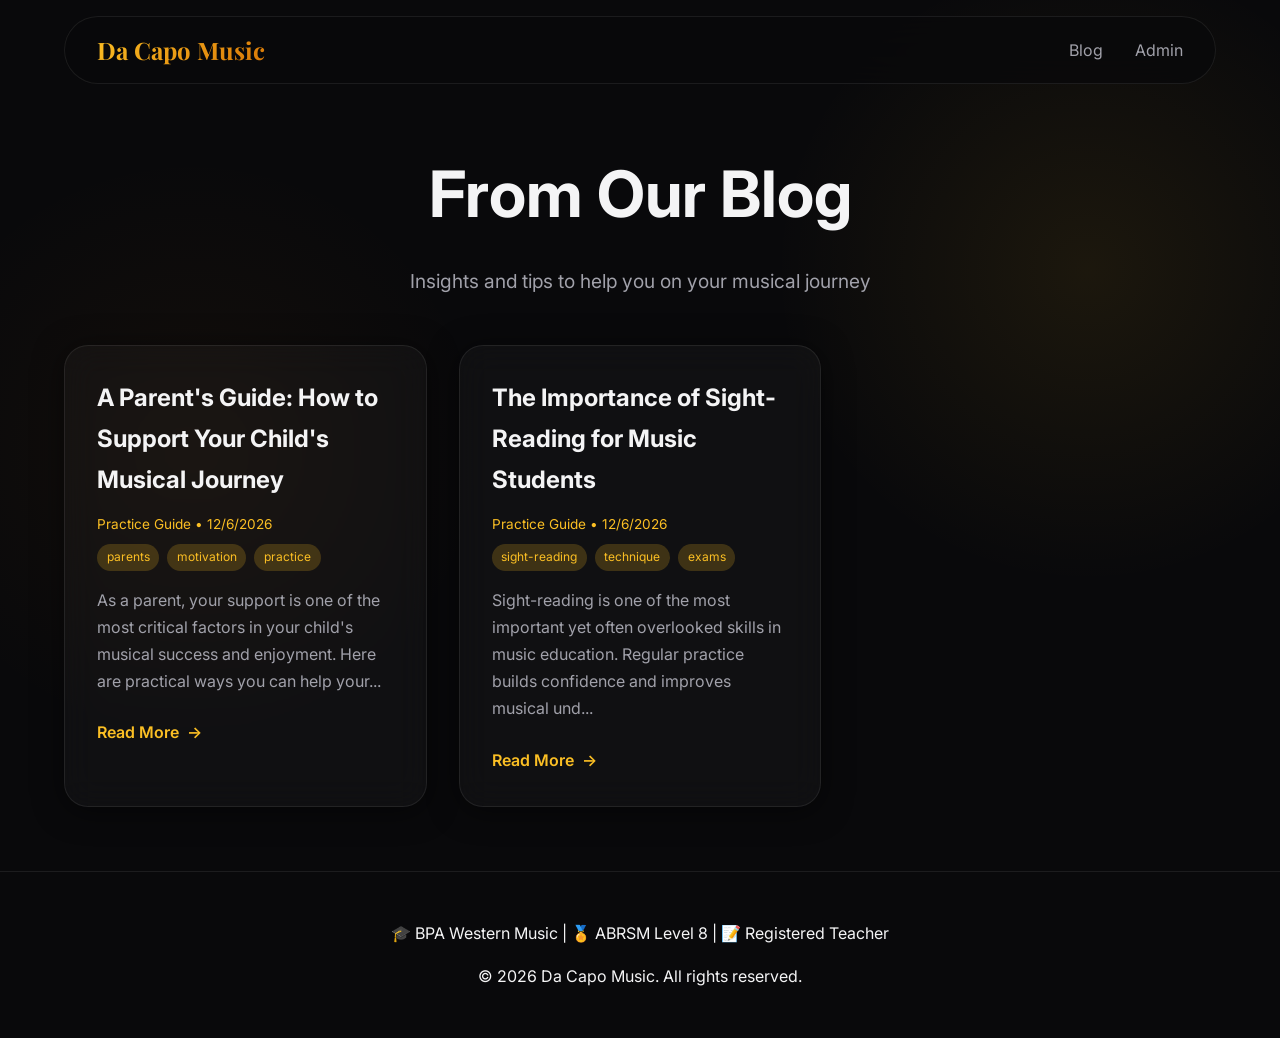
==== commit 1bf30b86: "Enhance blog form with character count and labels Added character count feature for meta description" ====
--- a/blog.html
+++ b/blog.html
@@ -78,6 +78,7 @@
             display: flex;
             gap: 2rem;
             align-items: center;
+            flex-wrap: wrap;
         }
 
         .nav-links a {
@@ -262,6 +263,11 @@
             font-weight: 500;
         }
 
+        .form-group label .required {
+            color: #ef4444;
+            margin-left: 0.25rem;
+        }
+
         .form-group input,
         .form-group select,
         .form-group textarea {
@@ -272,6 +278,7 @@
             border-radius: var(--radius-sm);
             color: var(--text-main);
             font-family: var(--font-body);
+            font-size: 1rem;
         }
 
         .form-group input:focus,
@@ -279,6 +286,11 @@
         .form-group textarea:focus {
             outline: none;
             border-color: var(--accent-gold);
+        }
+
+        .form-group textarea {
+            resize: vertical;
+            min-height: 80px;
         }
 
         .ql-container {
@@ -329,6 +341,22 @@
             margin-right: 0.5rem;
         }
 
+        .char-count {
+            display: block;
+            text-align: right;
+            color: var(--text-muted);
+            font-size: 0.8rem;
+            margin-top: 0.25rem;
+        }
+
+        .char-count.warning {
+            color: #f59e0b;
+        }
+
+        .char-count.danger {
+            color: #ef4444;
+        }
+
         @media (max-width: 768px) {
             .navbar .nav-links {
                 display: none;
@@ -360,7 +388,7 @@
     <!-- Public Blog View -->
     <div id="public-view">
         <nav class="navbar">
-            <div class="navbar-brand">Da Capo Music</div>
+            <div class="navbar-brand"><a href="./index.html" style="text-decoration: none; color: inherit;">Da Capo Music</a></div>
             <div class="nav-links">
                 <a href="#" onclick="showPublicView(); return false;">Blog</a>
                 <a href="#" onclick="showAdminLogin(); return false;">Admin</a>
@@ -443,14 +471,14 @@
             <div id="post-form" style="display: none;">
                 <div class="glass form-container">
                     <h2 id="form-title">Create New Post</h2>
-                    
+
                     <div class="form-group">
-                        <label>Blog Title *</label>
+                        <label>Blog Title <span class="required">*</span></label>
                         <input type="text" id="post-title" placeholder="Enter blog title">
                     </div>
 
                     <div class="form-group">
-                        <label>Slug * (URL-friendly, e.g., my-first-blog-post)</label>
+                        <label>Slug <span class="required">*</span> (URL-friendly, e.g., my-first-blog-post)</label>
                         <input type="text" id="post-slug" placeholder="my-first-blog-post">
                     </div>
 
@@ -473,22 +501,28 @@
                     </div>
 
                     <div class="form-group">
+                        <label>SEO Meta Description</label>
+                        <textarea id="post-meta-description" placeholder="A brief description for search engines (recommended 150-160 characters)" maxlength="320"></textarea>
+                        <span class="char-count" id="meta-char-count">0 / 320 characters</span>
+                    </div>
+
+                    <div class="form-group">
                         <label>Tags (comma separated)</label>
                         <input type="text" id="post-tags" placeholder="piano, music theory, abrsm">
                     </div>
 
                     <div class="form-group">
-                        <label>Content *</label>
+                        <label>Content <span class="required">*</span></label>
                         <div id="editor" style="height: 400px;"></div>
                     </div>
 
                     <div class="form-group">
-                        <label style="display: flex; align-items: center; gap: 0.5rem;">
+                        <label style="display: flex; align-items: center; gap: 0.5rem; cursor: pointer;">
                             <input type="checkbox" id="post-published" checked> Publish immediately
                         </label>
                     </div>
 
-                    <div style="display: flex; gap: 1rem; margin-top: 1.5rem;">
+                    <div style="display: flex; gap: 1rem; margin-top: 1.5rem; flex-wrap: wrap;">
                         <button class="btn btn-gold" onclick="saveBlogPost()">Save Post</button>
                         <button class="btn-outline" onclick="showBlogList()">Cancel</button>
                     </div>
@@ -554,14 +588,34 @@
                     slugInput.value = generateSlug(e.target.value);
                 }
             }
+            // Meta description character counter
+            if (e.target && e.target.id === 'post-meta-description') {
+                updateCharCount(e.target);
+            }
         });
+
+        // Update character count for meta description
+        function updateCharCount(textarea) {
+            const count = textarea.value.length;
+            const max = 320;
+            const charCountEl = document.getElementById('meta-char-count');
+            if (charCountEl) {
+                charCountEl.textContent = `${count} / ${max} characters`;
+                charCountEl.className = 'char-count';
+                if (count > 300) {
+                    charCountEl.classList.add('danger');
+                } else if (count > 250) {
+                    charCountEl.classList.add('warning');
+                }
+            }
+        }
 
         // Public: Load published blogs
         function loadPublicBlogs() {
             const blogs = getBlogs();
             const publishedBlogs = blogs.filter(blog => blog.published === true)
                 .sort((a, b) => new Date(b.createdAt) - new Date(a.createdAt));
-            
+
             const container = document.getElementById('public-blog-list');
             if (!container) return;
 
@@ -588,12 +642,12 @@
         function viewBlogDetail(slug) {
             const blogs = getBlogs();
             const blog = blogs.find(b => b.slug === slug && b.published === true);
-            
+
             if (!blog) return;
 
             document.getElementById('public-blog-list').style.display = 'none';
             document.getElementById('blog-detail').style.display = 'block';
-            
+
             const detailContent = document.getElementById('blog-detail-content');
             detailContent.innerHTML = `
                 ${blog.image ? `<img src="${blog.image}" alt="${escapeHtml(blog.title)}" style="width: 100%; border-radius: 24px; margin-bottom: 2rem;">` : ''}
@@ -602,9 +656,10 @@
                     📁 ${blog.category || 'General'} • 📅 ${new Date(blog.createdAt).toLocaleDateString()}
                 </div>
                 ${blog.tags ? `<div style="margin-bottom: 1.5rem;">${blog.tags.map(t => `<span class="tag">${escapeHtml(t)}</span>`).join('')}</div>` : ''}
+                ${blog.metaDescription ? `<div style="margin-bottom: 1.5rem; color: var(--text-muted); font-style: italic; border-left: 3px solid var(--accent-gold); padding-left: 1rem;">${escapeHtml(blog.metaDescription)}</div>` : ''}
                 <div style="color: var(--text-muted); line-height: 1.8;">${blog.content || ''}</div>
             `;
-            
+
             window.scrollTo({ top: 0, behavior: 'smooth' });
         }
 
@@ -618,9 +673,9 @@
             const blogs = getBlogs();
             const sortedBlogs = blogs.sort((a, b) => new Date(b.createdAt) - new Date(a.createdAt));
             const tbody = document.getElementById('admin-blogs-tbody');
-            
+
             if (!tbody) return;
-            
+
             tbody.innerHTML = sortedBlogs.map(blog => `
                 <tr>
                     <td>${escapeHtml(blog.title)}</td>
@@ -644,10 +699,12 @@
             document.getElementById('post-slug').value = '';
             document.getElementById('post-category').value = 'General';
             document.getElementById('post-image').value = '';
+            document.getElementById('post-meta-description').value = '';
             document.getElementById('post-tags').value = '';
             document.getElementById('post-published').checked = true;
             if (quillEditor) quillEditor.root.innerHTML = '';
-            
+            updateCharCount(document.getElementById('post-meta-description'));
+
             document.getElementById('admin-blog-list').style.display = 'none';
             document.getElementById('post-form').style.display = 'block';
             initQuill();
@@ -665,19 +722,21 @@
             const blogs = getBlogs();
             const blog = blogs.find(b => b.id === id);
             if (!blog) return;
-            
+
             currentEditId = id;
             document.getElementById('form-title').textContent = 'Edit Post';
             document.getElementById('post-title').value = blog.title || '';
             document.getElementById('post-slug').value = blog.slug || '';
             document.getElementById('post-category').value = blog.category || 'General';
             document.getElementById('post-image').value = blog.image || '';
+            document.getElementById('post-meta-description').value = blog.metaDescription || '';
             document.getElementById('post-tags').value = (blog.tags || []).join(', ');
             document.getElementById('post-published').checked = blog.published || false;
-            
+            updateCharCount(document.getElementById('post-meta-description'));
+
             initQuill();
             if (quillEditor) quillEditor.root.innerHTML = blog.content || '';
-            
+
             document.getElementById('admin-blog-list').style.display = 'none';
             document.getElementById('post-form').style.display = 'block';
         }
@@ -687,22 +746,26 @@
             const blogs = getBlogs();
             const blog = blogs.find(b => b.id === id);
             if (!blog) return;
-            
+
             const previewWindow = window.open('', '_blank');
             previewWindow.document.write(`
                 <!DOCTYPE html>
                 <html>
-                <head><title>${blog.title} | Preview</title>
-                <style>
-                    body { font-family: 'Inter', sans-serif; max-width: 800px; margin: 0 auto; padding: 2rem; background: #09090b; color: #f4f4f5; }
-                    img { max-width: 100%; border-radius: 16px; }
-                    h1 { color: #fbbf24; }
-                </style>
+                <head>
+                    <title>${blog.title} | Preview</title>
+                    ${blog.metaDescription ? `<meta name="description" content="${blog.metaDescription}">` : ''}
+                    <style>
+                        body { font-family: 'Inter', sans-serif; max-width: 800px; margin: 0 auto; padding: 2rem; background: #09090b; color: #f4f4f5; }
+                        img { max-width: 100%; border-radius: 16px; }
+                        h1 { color: #fbbf24; }
+                        .meta-desc { color: #a1a1aa; font-style: italic; border-left: 3px solid #fbbf24; padding-left: 1rem; margin: 1rem 0; }
+                    </style>
                 </head>
                 <body>
                     ${blog.image ? `<img src="${blog.image}" alt="">` : ''}
                     <h1>${blog.title}</h1>
                     <p><strong>Category:</strong> ${blog.category} | <strong>Status:</strong> ${blog.published ? 'Published' : 'Draft'}</p>
+                    ${blog.metaDescription ? `<div class="meta-desc">${blog.metaDescription}</div>` : ''}
                     <div>${blog.content || ''}</div>
                 </body>
                 </html>
@@ -716,22 +779,23 @@
             let slug = document.getElementById('post-slug').value.trim();
             const category = document.getElementById('post-category').value;
             const image = document.getElementById('post-image').value.trim();
+            const metaDescription = document.getElementById('post-meta-description').value.trim();
             const tagsRaw = document.getElementById('post-tags').value;
             const tags = tagsRaw.split(',').map(t => t.trim()).filter(t => t);
             const content = quillEditor ? quillEditor.root.innerHTML : '';
             const published = document.getElementById('post-published').checked;
-            
+
             if (!title || !slug) {
                 alert('Please enter a title and slug');
                 return;
             }
-            
+
             // Ensure slug is valid
             slug = slug.toLowerCase().replace(/[^a-z0-9-]/g, '-').replace(/-+/g, '-').replace(/^-|-$/g, '');
-            
+
             const blogs = getBlogs();
             const now = new Date().toISOString();
-            
+
             if (currentEditId) {
                 // Update existing
                 const index = blogs.findIndex(b => b.id === currentEditId);
@@ -742,6 +806,7 @@
                         slug,
                         category,
                         image,
+                        metaDescription,
                         tags,
                         content,
                         published,
@@ -758,6 +823,7 @@
                     slug,
                     category,
                     image,
+                    metaDescription,
                     tags,
                     content,
                     published,
@@ -769,7 +835,7 @@
                 saveBlogs(blogs);
                 alert('Blog post created successfully!');
             }
-            
+
             showBlogList();
             if (document.getElementById('public-blog-list')) {
                 loadPublicBlogs();
@@ -825,7 +891,7 @@
             const email = document.getElementById('admin-email').value;
             const password = document.getElementById('admin-password').value;
             const errorDiv = document.getElementById('login-error');
-            
+
             if (email === ADMIN_EMAIL && password === ADMIN_PASSWORD) {
                 isLoggedIn = true;
                 document.getElementById('public-view').style.display = 'none';
@@ -849,41 +915,40 @@
             // Check if there are any existing blogs, if not, add sample data
             const existingBlogs = getBlogs();
             if (existingBlogs.length === 0) {
-                const sampleBlogs = [
-                    {
-                        id: '1',
-                        title: 'A Parent\'s Guide: How to Support Your Child\'s Musical Journey',
-                        slug: 'parents-guide-musical-journey',
-                        category: 'Practice Guide',
-                        image: '',
-                        tags: ['parents', 'motivation', 'practice'],
-                        content: '<p>As a parent, your support is one of the most critical factors in your child\'s musical success and enjoyment. Here are practical ways you can help your child thrive on their musical journey.</p><h2>Create a Positive Practice Environment</h2><p>A dedicated and encouraging space can make practice feel less like a chore and more like a creative activity.</p>',
-                        published: true,
-                        author: ADMIN_EMAIL,
-                        createdAt: new Date().toISOString(),
-                        updatedAt: new Date().toISOString()
-                    },
-                    {
-                        id: '2',
-                        title: 'The Importance of Sight-Reading for Music Students',
-                        slug: 'importance-of-sight-reading',
-                        category: 'Practice Guide',
-                        image: '',
-                        tags: ['sight-reading', 'technique', 'exams'],
-                        content: '<p>Sight-reading is one of the most important yet often overlooked skills in music education. Regular practice builds confidence and improves musical understanding.</p>',
-                        published: true,
-                        author: ADMIN_EMAIL,
-                        createdAt: new Date().toISOString(),
-                        updatedAt: new Date().toISOString()
-                    }
-                ];
+                const sampleBlogs = [{
+                    id: '1',
+                    title: "A Parent's Guide: How to Support Your Child's Musical Journey",
+                    slug: 'parents-guide-musical-journey',
+                    category: 'Practice Guide',
+                    image: '',
+                    metaDescription: 'Practical tips for parents to help their children succeed and enjoy learning music. Create a positive practice environment and foster musical growth.',
+                    tags: ['parents', 'motivation', 'practice'],
+                    content: '<p>As a parent, your support is one of the most critical factors in your child\'s musical success and enjoyment. Here are practical ways you can help your child thrive on their musical journey.</p><h2>Create a Positive Practice Environment</h2><p>A dedicated and encouraging space can make practice feel less like a chore and more like a creative activity.</p>',
+                    published: true,
+                    author: ADMIN_EMAIL,
+                    createdAt: new Date().toISOString(),
+                    updatedAt: new Date().toISOString()
+                }, {
+                    id: '2',
+                    title: 'The Importance of Sight-Reading for Music Students',
+                    slug: 'importance-of-sight-reading',
+                    category: 'Practice Guide',
+                    image: '',
+                    metaDescription: 'Discover why sight-reading is essential for music students. Learn how regular practice builds confidence and improves overall musicianship.',
+                    tags: ['sight-reading', 'technique', 'exams'],
+                    content: '<p>Sight-reading is one of the most important yet often overlooked skills in music education. Regular practice builds confidence and improves musical understanding.</p>',
+                    published: true,
+                    author: ADMIN_EMAIL,
+                    createdAt: new Date().toISOString(),
+                    updatedAt: new Date().toISOString()
+                }];
                 saveBlogs(sampleBlogs);
             }
-            
+
             loadPublicBlogs();
         }
-        
+
         init();
     </script>
 </body>
-</html>+</html>
